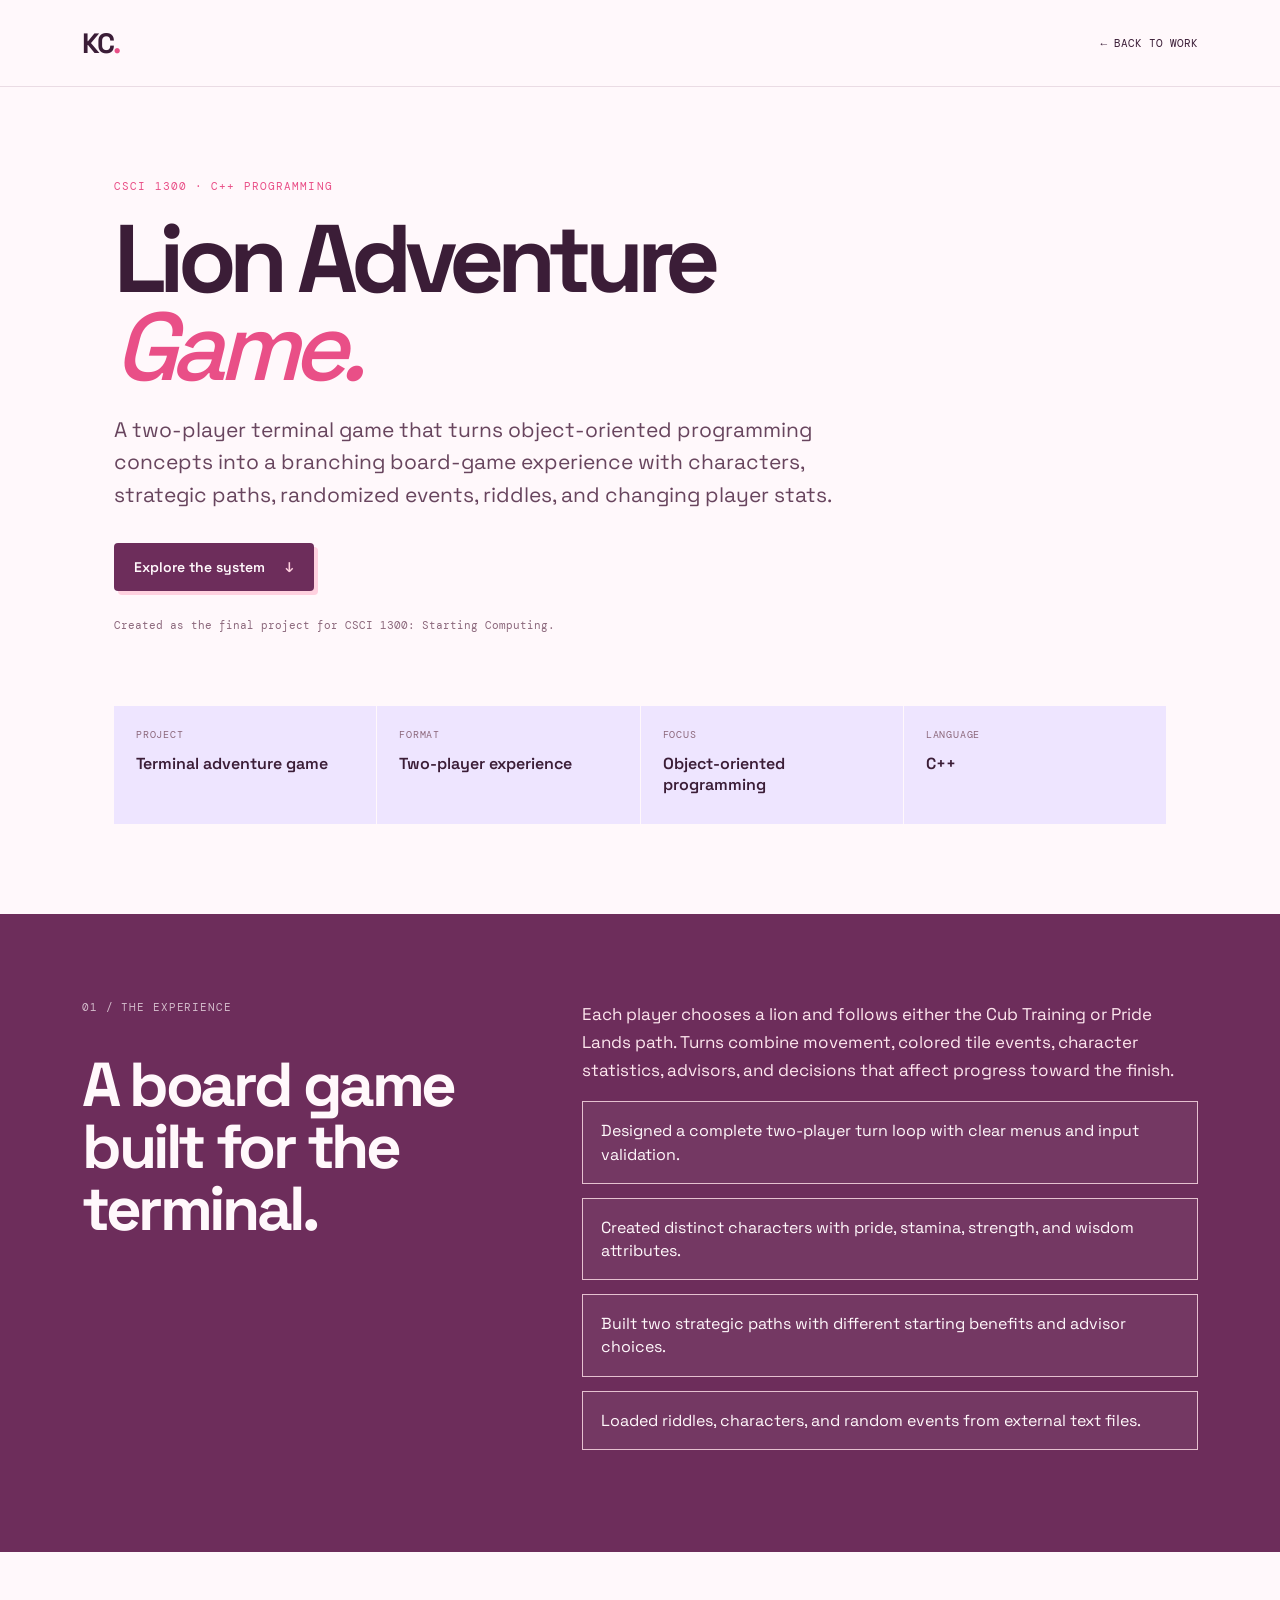
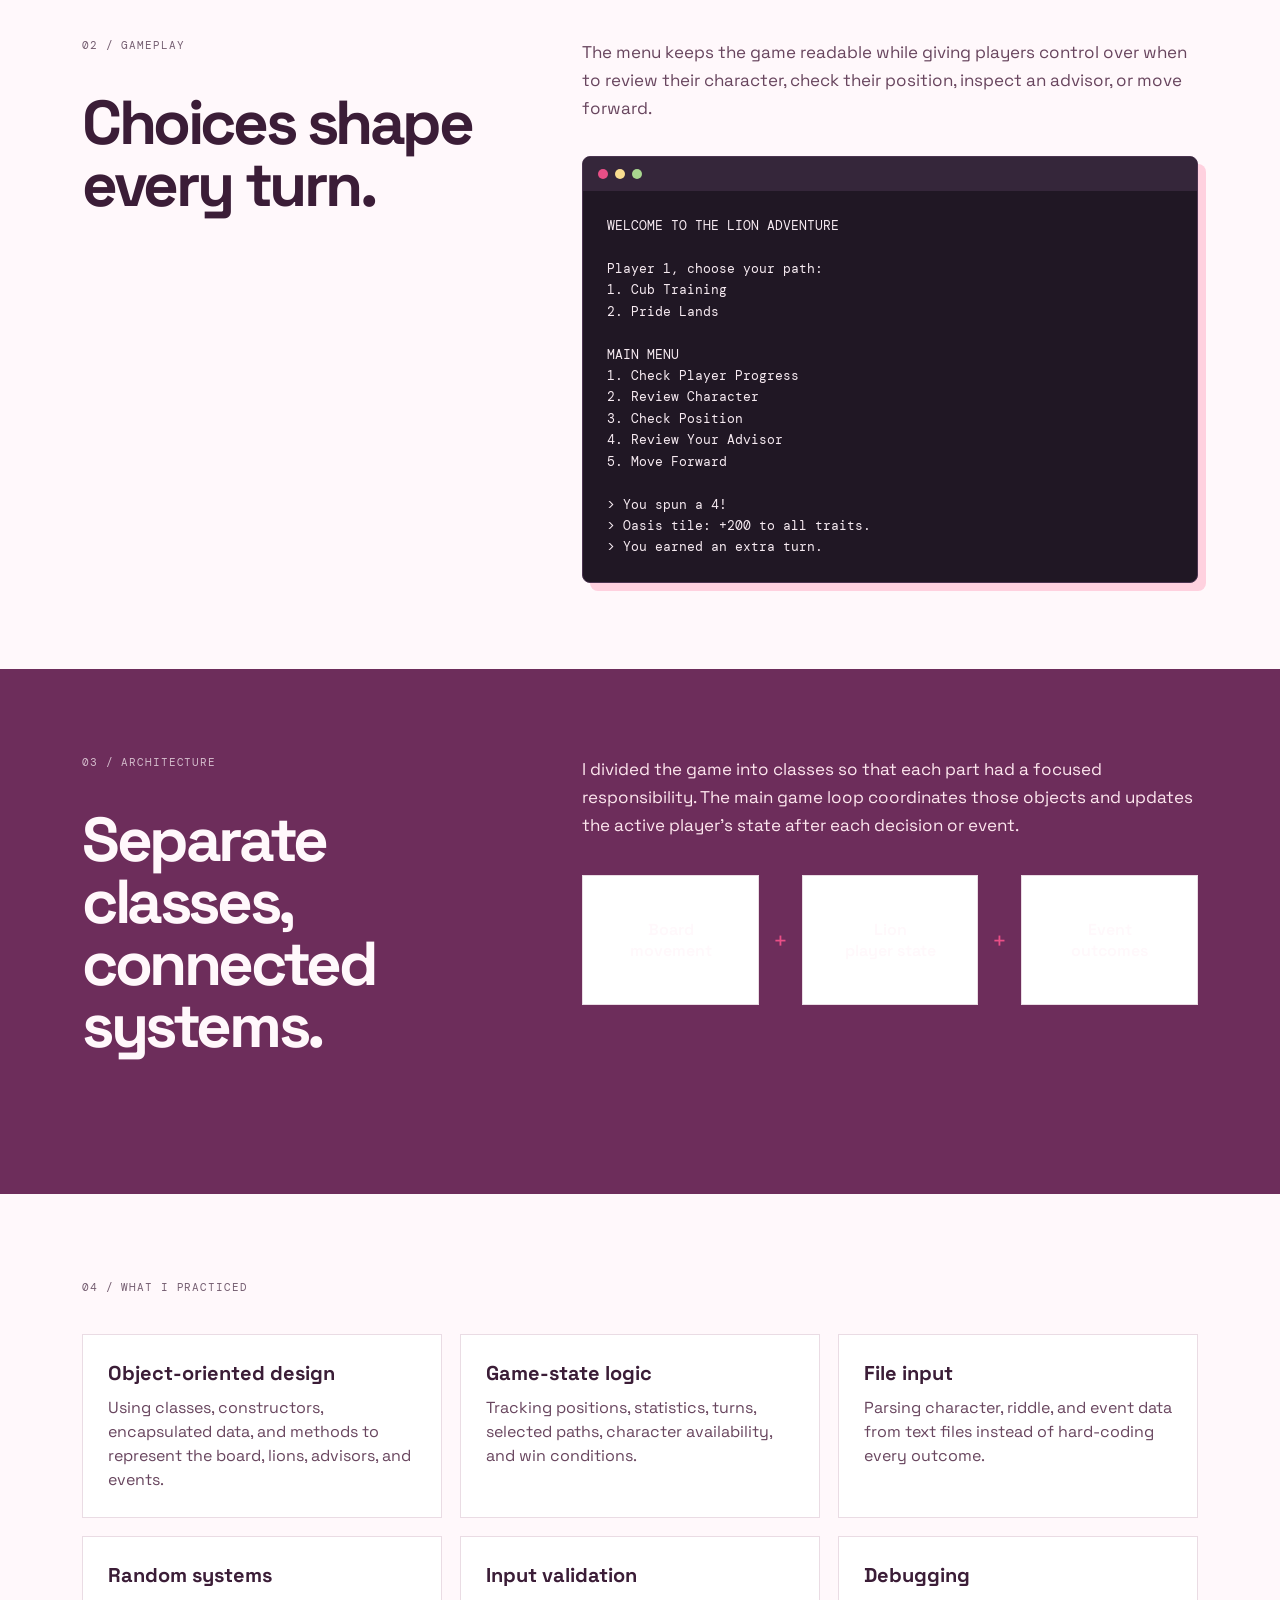
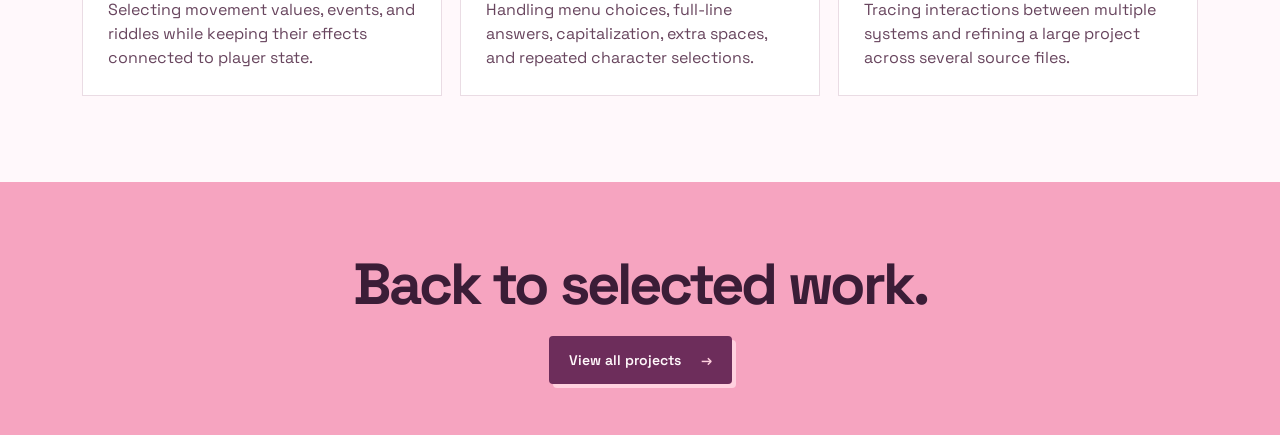
==== csci1300.html @ 07b03741 "Add CSCI 1300 game case study" ====
<!doctype html>
<html lang="en">
  <head>
    <meta charset="UTF-8" />
    <meta name="viewport" content="width=device-width, initial-scale=1.0" />
    <meta name="description" content="Kate Craig's CSCI 1300 C++ adventure-game case study." />
    <meta name="theme-color" content="#6d2d5b" />
    <title>Lion Adventure Game | Kate Craig</title>
    <link rel="preconnect" href="https://fonts.googleapis.com" />
    <link rel="preconnect" href="https://fonts.gstatic.com" crossorigin />
    <link href="https://fonts.googleapis.com/css2?family=DM+Mono:wght@400;500&family=Space+Grotesk:wght@400;500;600;700&display=swap" rel="stylesheet" />
    <link rel="stylesheet" href="styles.css" />
  </head>
  <body>
    <a class="skip-link" href="#case-content">Skip to case study</a>
    <header class="case-study-header">
      <div class="site-header">
        <a class="logo" href="index.html" aria-label="Kate Craig home">KC<span>.</span></a>
        <a class="back-link" href="index.html#projects">← Back to work</a>
      </div>
    </header>

    <main id="case-content" tabindex="-1">
      <section class="case-hero">
        <p class="case-kicker">CSCI 1300 · C++ PROGRAMMING</p>
        <h1>Lion Adventure<br /><em>Game.</em></h1>
        <p class="case-intro">A two-player terminal game that turns object-oriented programming concepts into a branching board-game experience with characters, strategic paths, randomized events, riddles, and changing player stats.</p>
        <div class="case-actions">
          <a class="button button-primary" href="#gameplay">Explore the system <span>↓</span></a>
        </div>
        <p class="case-demo-note">Created as the final project for CSCI 1300: Starting Computing.</p>
      </section>

      <dl class="case-meta">
        <div><dt>Project</dt><dd>Terminal adventure game</dd></div>
        <div><dt>Format</dt><dd>Two-player experience</dd></div>
        <div><dt>Focus</dt><dd>Object-oriented programming</dd></div>
        <div><dt>Language</dt><dd>C++</dd></div>
      </dl>

      <section class="case-section alt" id="gameplay">
        <div class="case-grid">
          <div>
            <p class="section-label">01 / THE EXPERIENCE</p>
            <h2>A board game built for the terminal.</h2>
          </div>
          <div class="case-body">
            <p>Each player chooses a lion and follows either the Cub Training or Pride Lands path. Turns combine movement, colored tile events, character statistics, advisors, and decisions that affect progress toward the finish.</p>
            <ul class="responsibility-list">
              <li>Designed a complete two-player turn loop with clear menus and input validation.</li>
              <li>Created distinct characters with pride, stamina, strength, and wisdom attributes.</li>
              <li>Built two strategic paths with different starting benefits and advisor choices.</li>
              <li>Loaded riddles, characters, and random events from external text files.</li>
            </ul>
          </div>
        </div>
      </section>

      <section class="case-section">
        <div class="case-grid">
          <div>
            <p class="section-label">02 / GAMEPLAY</p>
            <h2>Choices shape every turn.</h2>
          </div>
          <div class="case-body">
            <p>The menu keeps the game readable while giving players control over when to review their character, check their position, inspect an advisor, or move forward.</p>
            <div class="terminal-window" aria-label="Example terminal interaction">
              <div class="terminal-bar" aria-hidden="true"><span></span><span></span><span></span></div>
              <pre>WELCOME TO THE LION ADVENTURE

Player 1, choose your path:
1. Cub Training
2. Pride Lands

MAIN MENU
1. Check Player Progress
2. Review Character
3. Check Position
4. Review Your Advisor
5. Move Forward

&gt; You spun a 4!
&gt; Oasis tile: +200 to all traits.
&gt; You earned an extra turn.</pre>
            </div>
          </div>
        </div>
      </section>

      <section class="case-section alt">
        <div class="case-grid">
          <div>
            <p class="section-label">03 / ARCHITECTURE</p>
            <h2>Separate classes, connected systems.</h2>
          </div>
          <div class="case-body">
            <p>I divided the game into classes so that each part had a focused responsibility. The main game loop coordinates those objects and updates the active player's state after each decision or event.</p>
            <div class="architecture" aria-label="Board, Lion, and Event classes connect to the game loop">
              <div>Board<br />movement</div><span aria-hidden="true">+</span><div>Lion<br />player state</div><span aria-hidden="true">+</span><div>Event<br />outcomes</div>
            </div>
          </div>
        </div>
      </section>

      <section class="case-section">
        <p class="section-label">04 / WHAT I PRACTICED</p>
        <div class="learning-grid">
          <article class="learning-card"><h3>Object-oriented design</h3><p>Using classes, constructors, encapsulated data, and methods to represent the board, lions, advisors, and events.</p></article>
          <article class="learning-card"><h3>Game-state logic</h3><p>Tracking positions, statistics, turns, selected paths, character availability, and win conditions.</p></article>
          <article class="learning-card"><h3>File input</h3><p>Parsing character, riddle, and event data from text files instead of hard-coding every outcome.</p></article>
          <article class="learning-card"><h3>Random systems</h3><p>Selecting movement values, events, and riddles while keeping their effects connected to player state.</p></article>
          <article class="learning-card"><h3>Input validation</h3><p>Handling menu choices, full-line answers, capitalization, extra spaces, and repeated character selections.</p></article>
          <article class="learning-card"><h3>Debugging</h3><p>Tracing interactions between multiple systems and refining a large project across several source files.</p></article>
        </div>
      </section>

      <section class="case-footer">
        <h2>Back to selected work.</h2>
        <a class="button button-primary" href="index.html#projects">View all projects <span>→</span></a>
      </section>
    </main>
  </body>
</html>
---- styles.css ----
:root { 
    --ink:#3b1d37; --cream:#fff8fb; --lime:#ffd1df; --pink:#e94f87; --muted:#8c687c; --lavender:#eee5ff; --berry:#6d2d5b; }
* { box-sizing:border-box; }
html { scroll-behavior:smooth; }
body { margin:0; background:var(--cream); color:var(--ink); font-family:"Space Grotesk",sans-serif; }
a { 
    color:inherit; text-decoration:none; 
}
.site-header { 
    display:flex; align-items:center; justify-content:space-between; max-width:1180px; margin:auto; padding:25px 32px; 
}
.logo { 
    font-size:28px; font-weight:700; letter-spacing:-2px; }.logo span { color:var(--pink); }
nav { display:flex; gap:28px; font-family:"DM Mono",monospace; font-size:12px; text-transform:uppercase; } nav a:hover { color:var(--pink); }
.hero { max-width:1180px; min-height:560px; margin:auto; padding:105px 32px 75px; position:relative; }
.eyebrow,.section-label,.project-type,.small-note { font-family:"DM Mono",monospace; font-size:11px; letter-spacing:.08em; }.eyebrow { color:var(--muted); }.eyebrow span { color:var(--pink); padding:0 7px; }
h1,h2,h3,p { margin-top:0; } h1 { max-width:800px; margin:22px 0; font-size:clamp(54px,8.5vw,108px); line-height:.92; letter-spacing:-.075em; } h1 em,h2 em { color:var(--pink); font-weight:500; }
.hero-copy { max-width:525px; color:#68455e; font-size:18px; line-height:1.55; }.hero-actions { display:flex; align-items:center; gap:25px; margin-top:32px; }
.button { font-size:14px; font-weight:600; }.button-primary { background:var(--berry); color:var(--cream); padding:15px 20px; border-radius:4px; box-shadow:4px 4px 0 var(--lime); }.button-primary span { margin-left:16px; color:var(--lime); }.button-text { border-bottom:1px solid var(--ink); padding-bottom:3px; }
.section { padding:100px max(32px,calc((100% - 1116px)/2)); }.about { background:var(--berry); color:var(--cream); }.section-label { margin-bottom:40px; color:inherit; opacity:.7; }.about-grid { display:grid; grid-template-columns:1.1fr 1fr; gap:90px; }.about h2,.contact h2 { font-size:clamp(38px,5vw,66px); line-height:.98; letter-spacing:-.06em; }.about-grid p { color:#fde6ee; font-size:17px; line-height:1.55; }.skills { display:flex; flex-wrap:wrap; gap:9px; margin-top:28px; }.skills span,.tags span { padding:7px 10px; border:1px solid currentColor; border-radius:100px; font-family:"DM Mono",monospace; font-size:10px; }.skills span { color:#ffe3ef; }
.projects { padding-top:88px; padding-bottom:110px; }.section-heading { display:flex; justify-content:space-between; align-items:start; }.small-note { color:var(--muted); }.project-grid { display:grid; grid-template-columns:repeat(2,1fr); gap:28px; }.project-card { min-height:285px; background:#fff; border:1px solid #eadce4; padding:26px; display:flex; flex-direction:column; justify-content:space-between; position:relative; }.project-card.featured { grid-column:span 2; min-height:350px; background:#fff; max-width:none; }.project-number { font-family:"DM Mono",monospace; font-size:12px; color:#a23e69; }.project-icon { position:absolute; right:32px; top:30px; font-size:44px; }.project-type { color:#a23e69; margin-bottom:9px; }.project-card h3 { font-size:29px; letter-spacing:-.055em; margin-bottom:9px; }.project-card p:not(.project-type) { max-width:455px; color:#68455e; line-height:1.45; }.tags { display:flex; flex-wrap:wrap; gap:8px; margin-top:18px; }.tags span { font-size:9px; }.project-link { position:absolute; bottom:26px; right:26px; font-family:"DM Mono",monospace; font-size:11px; border-bottom:1px solid; padding-bottom:3px; }
.contact { background:#f6a4c0; padding:92px max(32px,calc((100% - 1116px)/2)); }.contact .section-label { color:#7f3158; }.contact h2 { margin-bottom:24px; }.contact-copy { max-width:560px; margin-bottom:34px; color:#68455e; font-size:17px; line-height:1.55; }.contact-links { display:flex; flex-wrap:wrap; gap:22px 34px; align-items:center; }.email-link { font-size:20px; font-weight:600; border-bottom:2px solid; padding-bottom:4px; }.email-link span { margin-left:13px; }
footer { display:flex; justify-content:space-between; padding:23px 32px; max-width:1180px; margin:auto; color:var(--muted); font-family:"DM Mono",monospace; font-size:10px; }
.project-with-image { padding:0; overflow:hidden; }
.project-preview { display:block; width:100%; height:240px; padding:18px; object-fit:contain; object-position:center; background:#f5eef2; }
.project-content { min-height:260px; padding:26px; display:flex; flex-direction:column; justify-content:space-between; }
.project-content .project-link { position:static; align-self:flex-start; margin-top:24px; }
.project-note { margin:24px 0 0; color:#68455e; font-family:"DM Mono",monospace; font-size:11px; line-height:1.5; }
.model-preview { position:relative; display:grid; place-items:center; overflow:hidden; background:linear-gradient(135deg, #6d2d5b 0%, #b1275d 54%, #f6a4c0 54%, #ffd1df 100%); }
.model-preview span { position:relative; z-index:1; padding:12px 16px; border:1px solid #fff8fb; border-radius:50%; color:#fff8fb; font-family:"DM Mono",monospace; font-size:22px; font-weight:500; letter-spacing:.08em; }
.model-preview i { position:absolute; width:96px; height:96px; border:1px solid rgba(255,248,251,.55); transform:rotate(30deg) skewY(-12deg); }.model-preview i:nth-of-type(1){transform:translate(-48px,15px) rotate(30deg) skewY(-12deg)}.model-preview i:nth-of-type(2){transform:translate(48px,-15px) rotate(30deg) skewY(-12deg)}.model-preview i:nth-of-type(3){transform:rotate(30deg) skewY(-12deg)}
.internship-card { background:#fff !important; }
.pavilion-card { background:#f3ede7 !important; }
.pavilion-preview { position:relative; display:flex; flex-direction:column; justify-content:flex-end; align-items:flex-start; overflow:hidden; padding:34px; background:#3b1d37; color:#fff8fb; }
.pavilion-preview span { position:relative; z-index:2; margin-bottom:10px; font-family:"DM Mono",monospace; font-size:11px; letter-spacing:.12em; color:#f6a4c0; }
.pavilion-preview strong { position:relative; z-index:2; font-size:clamp(36px,5vw,66px); line-height:.83; letter-spacing:-.065em; }
.pavilion-preview i { position:absolute; border:1px solid rgba(255,248,251,.3); transform:skewY(-18deg); }
.pavilion-preview i:nth-of-type(1) { width:58%; height:42%; right:-3%; top:13%; }
.pavilion-preview i:nth-of-type(2) { width:42%; height:30%; right:14%; top:26%; border-color:rgba(246,164,192,.72); }
.pavilion-preview i:nth-of-type(3) { width:68%; right:-7%; top:61%; border-width:1px 0 0; }
.software-preview { position:relative; display:flex; flex-direction:column; justify-content:center; gap:14px; padding:32px; overflow:hidden; background:#1f263a; color:#d9e9ff; font-family:"DM Mono",monospace; }
.software-window { align-self:flex-start; padding:8px 12px; border-radius:5px; background:#8bbbe2; color:#172033; font-size:12px; font-weight:500; }
.software-preview i { font-style:normal; font-size:clamp(12px,1.5vw,18px); line-height:1.3; }.software-preview i:nth-of-type(1) { color:#ffb6d2; }.software-preview i:nth-of-type(2) { color:#c8ef9f; }.software-preview i:nth-of-type(3) { color:#8bbbe2; }
.game-card { background:#fff !important; }
.game-preview { position:relative; display:flex; flex-direction:column; justify-content:center; gap:14px; padding:32px; overflow:hidden; background:#271d2c; color:#f9ddac; font-family:"DM Mono",monospace; }
.game-preview i { font-style:normal; font-size:clamp(12px,1.5vw,18px); line-height:1.3; }
.game-preview i:nth-of-type(1) { color:#f6a4c0; }
.game-preview i:nth-of-type(2) { color:#c8ef9f; }
.game-preview i:nth-of-type(3) { color:#8bbbe2; }
.project-card.featured.project-with-image { display:grid; grid-template-columns:1.05fr 1fr; background:#fff; }
.project-card.featured .project-preview { height:100%; min-height:350px; }
.project-card.featured .project-content { min-height:350px; }
.compact-card { min-height:0; }
.skip-link { position:fixed; top:12px; left:12px; z-index:10; padding:12px 16px; background:var(--ink); color:var(--cream); border-radius:4px; transform:translateY(-160%); transition:transform .15s ease; }
.skip-link:focus { transform:translateY(0); }
.sr-only { position:absolute; width:1px; height:1px; padding:0; margin:-1px; overflow:hidden; clip:rect(0, 0, 0, 0); white-space:nowrap; border:0; }
a:focus-visible, button:focus-visible { outline:3px solid var(--pink); outline-offset:4px; }
nav a[aria-current="true"] { color:var(--pink); text-decoration:underline; text-underline-offset:5px; }
.skills { list-style:none; padding:0; margin-bottom:0; }
.skills li,.tags span { padding:7px 10px; border:1px solid currentColor; border-radius:100px; font-family:"DM Mono",monospace; font-size:10px; }
.skills li { color:#ffe3ef; }
.contact h2 em { color:var(--berry); }
.back-to-top { position:fixed; right:22px; bottom:22px; width:44px; height:44px; border:0; border-radius:50%; background:var(--berry); color:var(--cream); font-size:22px; cursor:pointer; box-shadow:3px 3px 0 var(--lime); }
.back-to-top:hover { background:var(--ink); }
@media (prefers-reduced-motion: reduce) { html { scroll-behavior:auto; } *,*::before,*::after { animation-duration:.01ms !important; animation-iteration-count:1 !important; scroll-behavior:auto !important; transition-duration:.01ms !important; } }
@media (max-width:700px) { .site-header{padding:20px 21px} nav{gap:15px;font-size:10px}.hero{padding:85px 21px 65px;min-height:520px}.section{padding:70px 21px}.about-grid{grid-template-columns:1fr;gap:28px}.project-grid{grid-template-columns:1fr;gap:20px}.project-card.featured{grid-column:span 1;min-height:330px}.project-link{position:static;align-self:start;margin-top:25px}footer{padding:20px 21px;gap:15px}.contact{padding:70px 21px} }
@media (max-width:700px) { .project-card.featured.project-with-image { display:block; }.project-card.featured .project-preview { min-height:0; height:225px; }.project-card.featured .project-content { min-height:300px; } }

/* IDX case study */
.case-study-header { border-bottom:1px solid #eadce4; }
.case-study-header .site-header { width:100%; }
.back-link { font-family:"DM Mono",monospace; font-size:11px; text-transform:uppercase; }
.case-hero { max-width:1116px; margin:auto; padding:92px 32px 72px; }
.case-kicker { margin-bottom:22px; color:var(--pink); font-family:"DM Mono",monospace; font-size:11px; letter-spacing:.1em; }
.case-hero h1 { max-width:960px; font-size:clamp(52px,8vw,96px); }
.case-intro { max-width:720px; color:#68455e; font-size:21px; line-height:1.55; }
.case-actions { display:flex; gap:22px; align-items:center; margin-top:32px; }
.case-demo-note { max-width:720px; margin:26px 0 0; color:#8c687c; font-family:"DM Mono",monospace; font-size:11px; line-height:1.55; }
.case-meta { display:grid; grid-template-columns:repeat(4,1fr); gap:1px; max-width:1116px; margin:0 auto 90px; padding:0 32px; }
.case-meta div { min-height:118px; padding:22px; background:#eee5ff; }
.case-meta dt { margin-bottom:12px; font-family:"DM Mono",monospace; font-size:10px; letter-spacing:.08em; color:#8c687c; text-transform:uppercase; }
.case-meta dd { margin:0; font-size:16px; font-weight:600; }
.case-section { padding:86px max(32px,calc((100% - 1116px)/2)); }
.case-section.alt { background:var(--berry); color:var(--cream); }
.case-grid { display:grid; grid-template-columns:.8fr 1.2fr; gap:90px; }
.case-grid h2 { font-size:clamp(38px,5vw,62px); line-height:1; letter-spacing:-.055em; }
.case-body { max-width:690px; }
.case-body p { color:#68455e; font-size:17px; line-height:1.65; }
.alt .case-body p { color:#fde6ee; }
.responsibility-list { display:grid; gap:14px; padding:0; list-style:none; }
.responsibility-list li { padding:17px 18px; border:1px solid #e5c1d0; background:rgba(255,255,255,.05); line-height:1.45; }
.architecture { display:grid; grid-template-columns:1fr auto 1fr auto 1fr; align-items:center; gap:14px; margin-top:36px; }
.architecture div { min-height:130px; display:grid; place-items:center; padding:20px; background:#fff; border:1px solid #eadce4; text-align:center; font-weight:600; }
.architecture span { color:var(--pink); font-size:24px; }
.learning-grid { display:grid; grid-template-columns:repeat(3,1fr); gap:18px; margin-top:34px; }
.learning-card { padding:25px; background:#fff; border:1px solid #eadce4; }
.learning-card h3 { margin-bottom:10px; font-size:20px; }
.learning-card p { margin-bottom:0; color:#68455e; line-height:1.5; }
.case-footer { padding:65px 32px; background:#f6a4c0; text-align:center; }
.case-footer h2 { margin-bottom:28px; font-size:clamp(34px,5vw,58px); letter-spacing:-.05em; }
.terminal-window { margin-top:34px; overflow:hidden; border:1px solid #4b3450; border-radius:8px; background:#201724; color:#f7ebf2; box-shadow:8px 8px 0 #ffd1df; }
.terminal-bar { display:flex; gap:7px; padding:12px 15px; background:#35263a; }
.terminal-bar span { width:10px; height:10px; border-radius:50%; background:#e94f87; }
.terminal-bar span:nth-child(2) { background:#f9dd8f; }
.terminal-bar span:nth-child(3) { background:#a9d78f; }
.terminal-window pre { margin:0; padding:24px; overflow:auto; color:#f7ebf2; font:13px/1.65 "DM Mono",monospace; white-space:pre-wrap; }
@media (max-width:700px) { .case-hero{padding:70px 21px 55px}.case-meta{grid-template-columns:1fr 1fr;padding:0 21px;margin-bottom:60px}.case-grid{grid-template-columns:1fr;gap:24px}.case-section{padding:65px 21px}.architecture{grid-template-columns:1fr}.architecture span{transform:rotate(90deg)}.learning-grid{grid-template-columns:1fr}.case-actions{align-items:flex-start;flex-direction:column} }
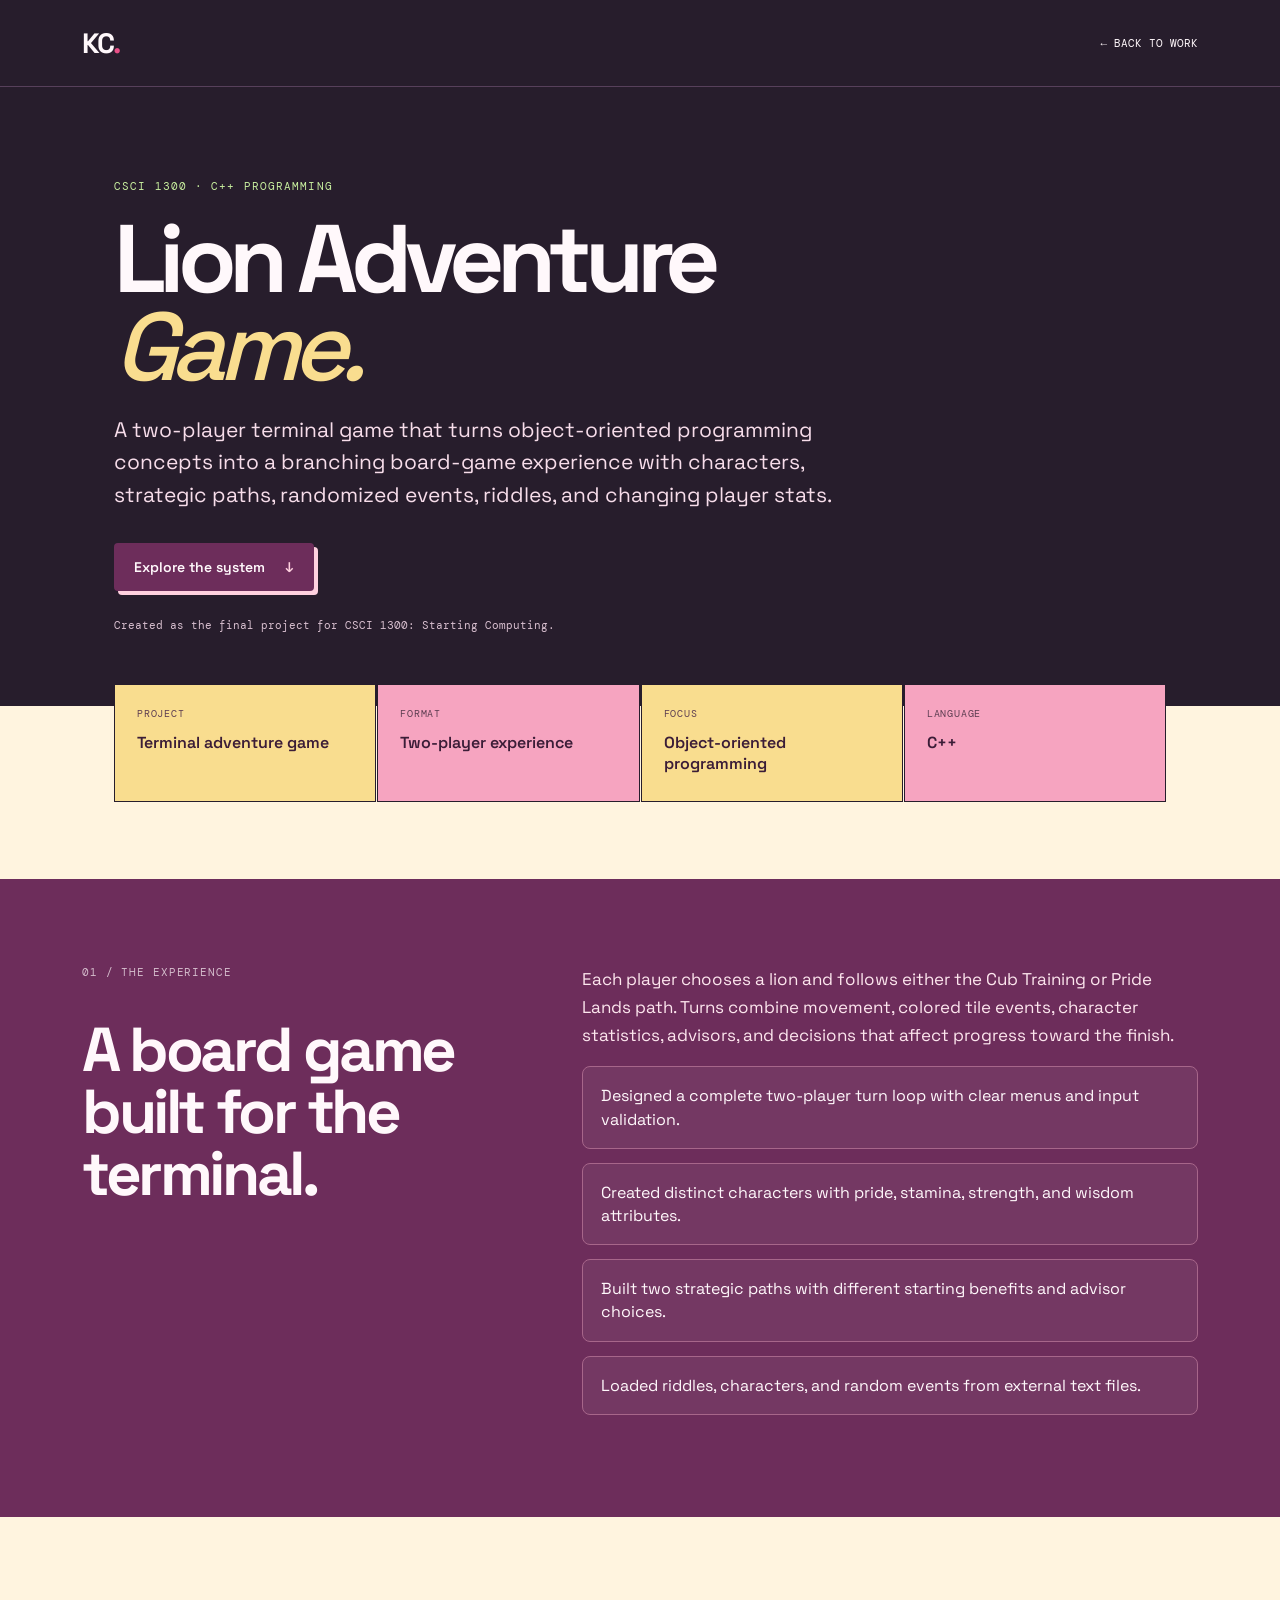
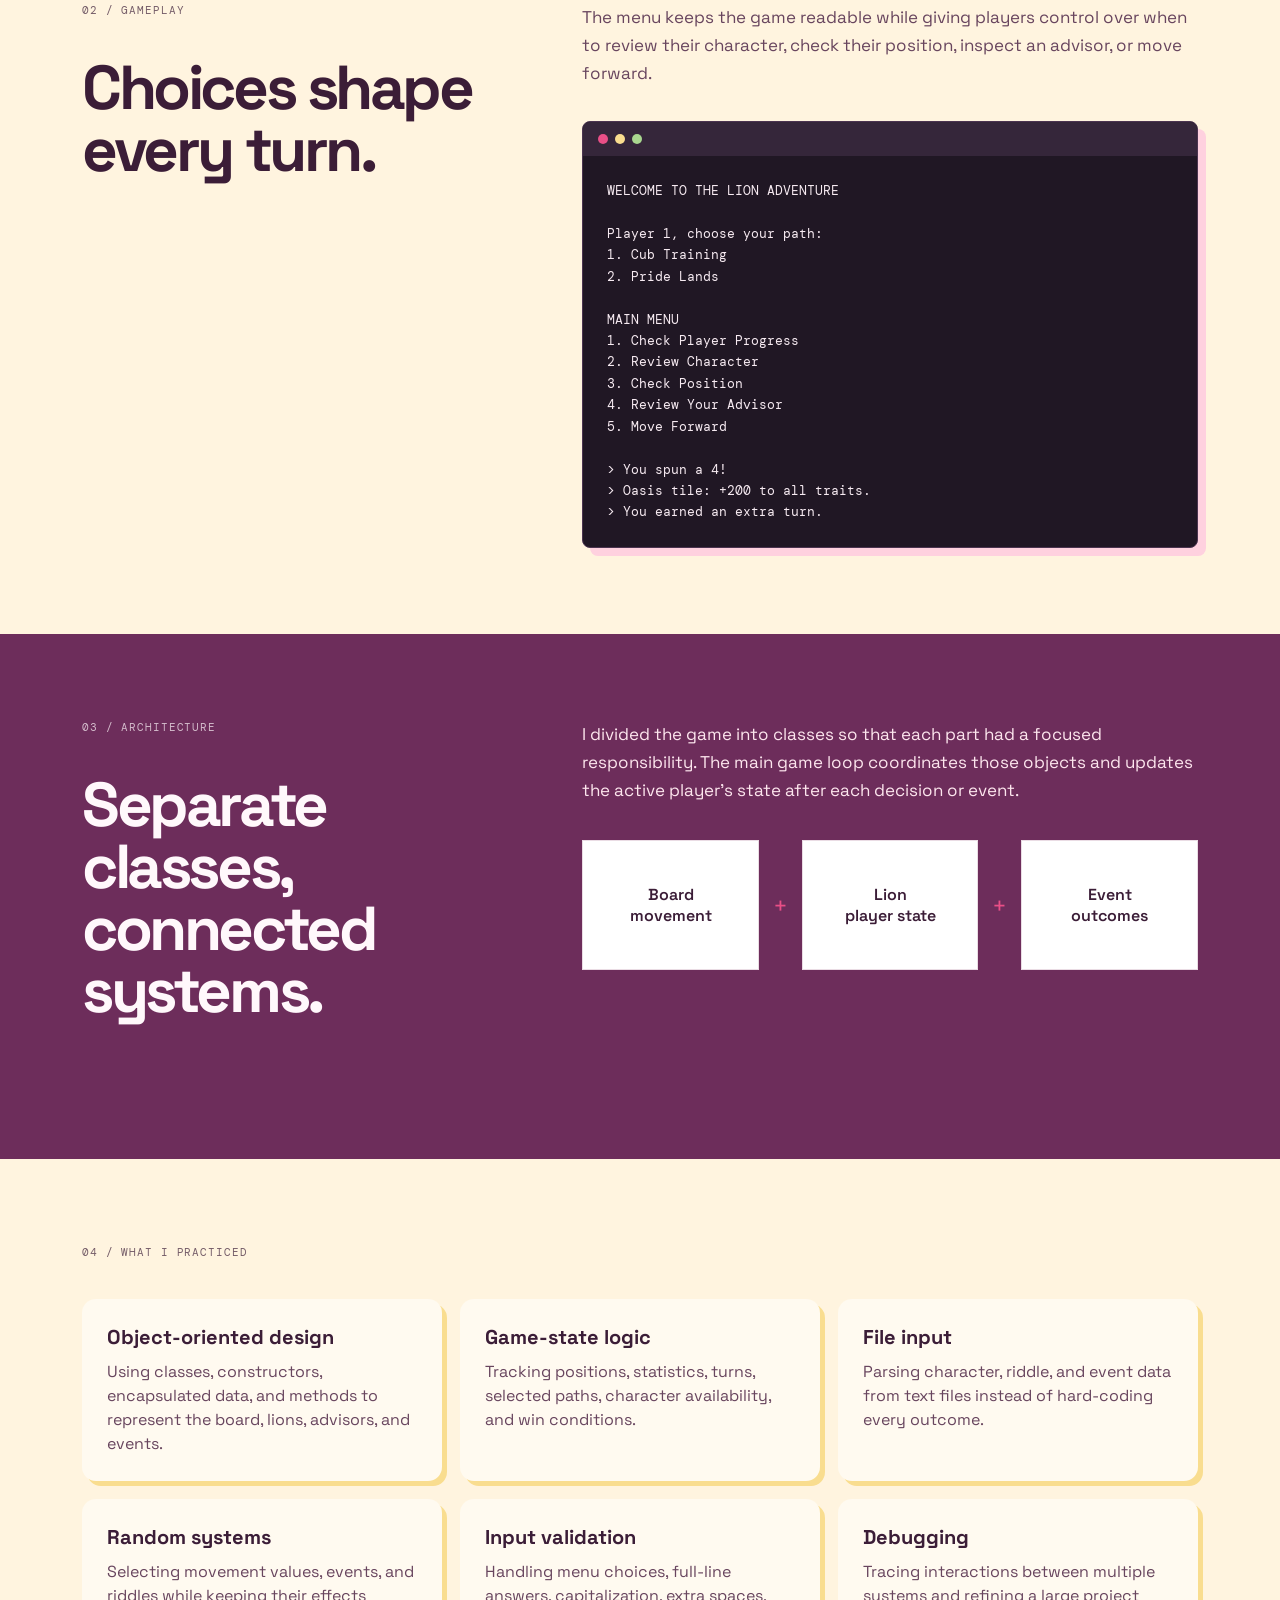
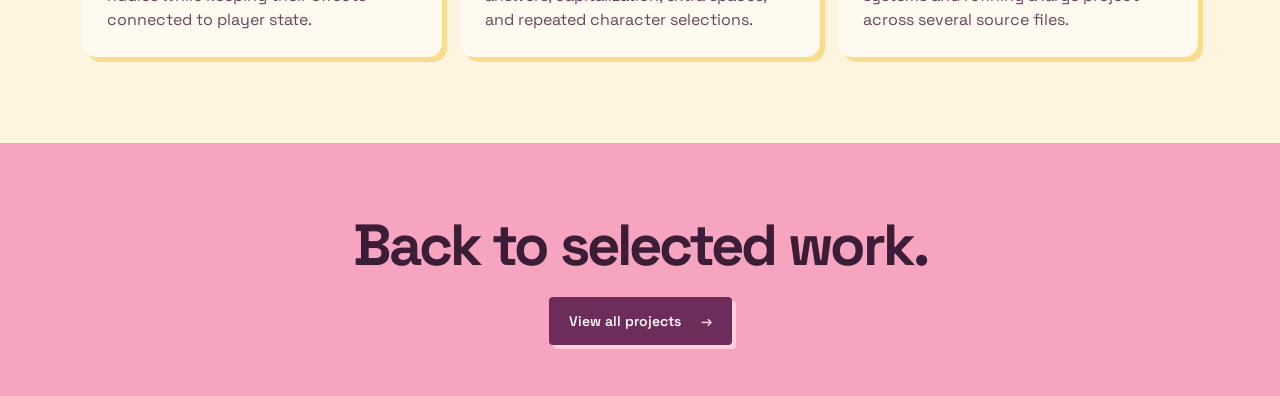
==== commit 90663b37: "Give each case study a distinct visual direction" ====
--- a/csci1300.html
+++ b/csci1300.html
@@ -11,7 +11,7 @@
     <link href="https://fonts.googleapis.com/css2?family=DM+Mono:wght@400;500&family=Space+Grotesk:wght@400;500;600;700&display=swap" rel="stylesheet" />
     <link rel="stylesheet" href="styles.css" />
   </head>
-  <body>
+  <body class="case-game">
     <a class="skip-link" href="#case-content">Skip to case study</a>
     <header class="case-study-header">
       <div class="site-header">
--- a/styles.css
+++ b/styles.css
@@ -47,6 +47,13 @@
 .game-preview i:nth-of-type(1) { color:#f6a4c0; }
 .game-preview i:nth-of-type(2) { color:#c8ef9f; }
 .game-preview i:nth-of-type(3) { color:#8bbbe2; }
+.data-card { background:#fff !important; }
+.data-preview { position:relative; display:flex; flex-direction:column; justify-content:center; gap:14px; padding:32px; overflow:hidden; background:#142d34; color:#e8f7ef; font-family:"DM Mono",monospace; }
+.data-preview .software-window { background:#a9d78f; color:#142d34; }
+.data-preview i { font-style:normal; font-size:clamp(12px,1.5vw,18px); line-height:1.3; }
+.data-preview i:nth-of-type(1) { color:#8bd3dd; }
+.data-preview i:nth-of-type(2) { color:#f9dd8f; }
+.data-preview i:nth-of-type(3) { color:#f6a4c0; }
 .project-card.featured.project-with-image { display:grid; grid-template-columns:1.05fr 1fr; background:#fff; }
 .project-card.featured .project-preview { height:100%; min-height:350px; }
 .project-card.featured .project-content { min-height:350px; }
@@ -91,6 +98,7 @@
 .responsibility-list li { padding:17px 18px; border:1px solid #e5c1d0; background:rgba(255,255,255,.05); line-height:1.45; }
 .architecture { display:grid; grid-template-columns:1fr auto 1fr auto 1fr; align-items:center; gap:14px; margin-top:36px; }
 .architecture div { min-height:130px; display:grid; place-items:center; padding:20px; background:#fff; border:1px solid #eadce4; text-align:center; font-weight:600; }
+.alt .architecture div { color:var(--ink); }
 .architecture span { color:var(--pink); font-size:24px; }
 .learning-grid { display:grid; grid-template-columns:repeat(3,1fr); gap:18px; margin-top:34px; }
 .learning-card { padding:25px; background:#fff; border:1px solid #eadce4; }
@@ -105,3 +113,58 @@
 .terminal-bar span:nth-child(3) { background:#a9d78f; }
 .terminal-window pre { margin:0; padding:24px; overflow:auto; color:#f7ebf2; font:13px/1.65 "DM Mono",monospace; white-space:pre-wrap; }
 @media (max-width:700px) { .case-hero{padding:70px 21px 55px}.case-meta{grid-template-columns:1fr 1fr;padding:0 21px;margin-bottom:60px}.case-grid{grid-template-columns:1fr;gap:24px}.case-section{padding:65px 21px}.architecture{grid-template-columns:1fr}.architecture span{transform:rotate(90deg)}.learning-grid{grid-template-columns:1fr}.case-actions{align-items:flex-start;flex-direction:column} }
+
+/* Distinct case-study directions */
+.case-idx .case-hero { position:relative; overflow:hidden; }
+.case-idx .case-hero::after { content:"01  /  SEARCH  /  FILTER  /  DETAIL"; position:absolute; right:32px; bottom:24px; color:#c9badf; font:10px/1 "DM Mono",monospace; letter-spacing:.14em; writing-mode:vertical-rl; }
+.case-idx .case-meta div:nth-child(odd) { background:#e3f0fb; }
+.case-idx .case-meta div:nth-child(even) { background:#eee5ff; }
+.case-idx .architecture div { border-color:#b9d7ee; box-shadow:5px 5px 0 #e3f0fb; }
+.case-idx .learning-card { border-top:4px solid #8bbbe2; }
+
+.case-game { background:#fff4df; }
+.case-game .case-study-header { border-color:#57405b; background:#271d2c; color:#fff8fb; }
+.case-game .case-hero { max-width:none; padding-left:max(32px,calc((100% - 1052px)/2)); padding-right:max(32px,calc((100% - 1052px)/2)); background:#271d2c; color:#fff8fb; }
+.case-game .case-hero h1 em { color:#f9dd8f; }
+.case-game .case-kicker { color:#c8ef9f; }
+.case-game .case-intro { color:#f7ddea; }
+.case-game .case-demo-note { color:#d8bfcf; }
+.case-game .case-meta { transform:translateY(-22px); margin-bottom:55px; }
+.case-game .case-meta div { background:#f9dd8f; border:1px solid #271d2c; }
+.case-game .case-meta div:nth-child(even) { background:#f6a4c0; }
+.case-game .case-meta dt { color:#5d3e51; }
+.case-game .case-section.alt { background:#6d2d5b; }
+.case-game .learning-card { border:0; border-radius:14px; background:#fffaf0; box-shadow:5px 5px 0 #f9dd8f; }
+.case-game .responsibility-list li { border-radius:8px; border-color:#a7668a; }
+
+.case-data { --data-deep:#142d34; --data-mint:#ccebdc; --data-blue:#8bd3dd; background:#f3fbf7; }
+.case-data .case-study-header { border:0; background:var(--data-deep); color:#effaf5; }
+.case-data .case-hero { max-width:none; padding-left:max(32px,calc((100% - 1052px)/2)); padding-right:max(32px,calc((100% - 1052px)/2)); background:linear-gradient(120deg,#142d34 0%,#142d34 68%,#1e4950 68%); color:#effaf5; }
+.case-data .case-hero h1 { max-width:1050px; }
+.case-data .case-hero h1 em { color:var(--data-blue); }
+.case-data .case-kicker { color:#a9d78f; }
+.case-data .case-intro { color:#d3e9e2; }
+.case-data .case-demo-note { color:#b5d1c9; }
+.data-system-map { display:flex; align-items:center; flex-wrap:wrap; gap:12px; margin:34px 0 4px; }
+.data-system-map span { padding:12px 15px; border:1px solid #8bd3dd; background:rgba(139,211,221,.08); color:#e8f7ef; font:11px/1 "DM Mono",monospace; letter-spacing:.08em; }
+.data-system-map i { color:#f9dd8f; font-style:normal; }
+.case-data .case-meta { margin-top:34px; }
+.case-data .case-meta div { background:var(--data-mint); border-left:4px solid var(--data-deep); }
+.case-data .case-section.alt { background:var(--data-deep); }
+.case-data .case-section:not(.alt) .section-label { color:#25717b; }
+.case-data .architecture div { border:0; border-radius:50%; aspect-ratio:1; min-height:0; background:var(--data-mint); color:var(--data-deep); box-shadow:0 0 0 8px rgba(139,211,221,.22); }
+.case-data .architecture span { color:#4baab6; }
+.case-data .learning-card { border:1px solid #9bcfc5; background:#f8fffb; }
+.case-data .learning-card:nth-child(3n+1) { border-top:5px solid #4baab6; }
+.case-data .learning-card:nth-child(3n+2) { border-top:5px solid #a9d78f; }
+.case-data .learning-card:nth-child(3n) { border-top:5px solid #f6a4c0; }
+.case-data .case-footer { background:var(--data-mint); }
+
+@media (max-width:700px) {
+  .case-idx .case-hero::after { display:none; }
+  .case-game .case-meta { transform:none; margin-top:30px; }
+  .case-data .case-hero { background:var(--data-deep); }
+  .data-system-map { align-items:flex-start; flex-direction:column; }
+  .data-system-map i { transform:rotate(90deg); margin-left:24px; }
+  .case-data .architecture div { width:150px; justify-self:center; }
+}
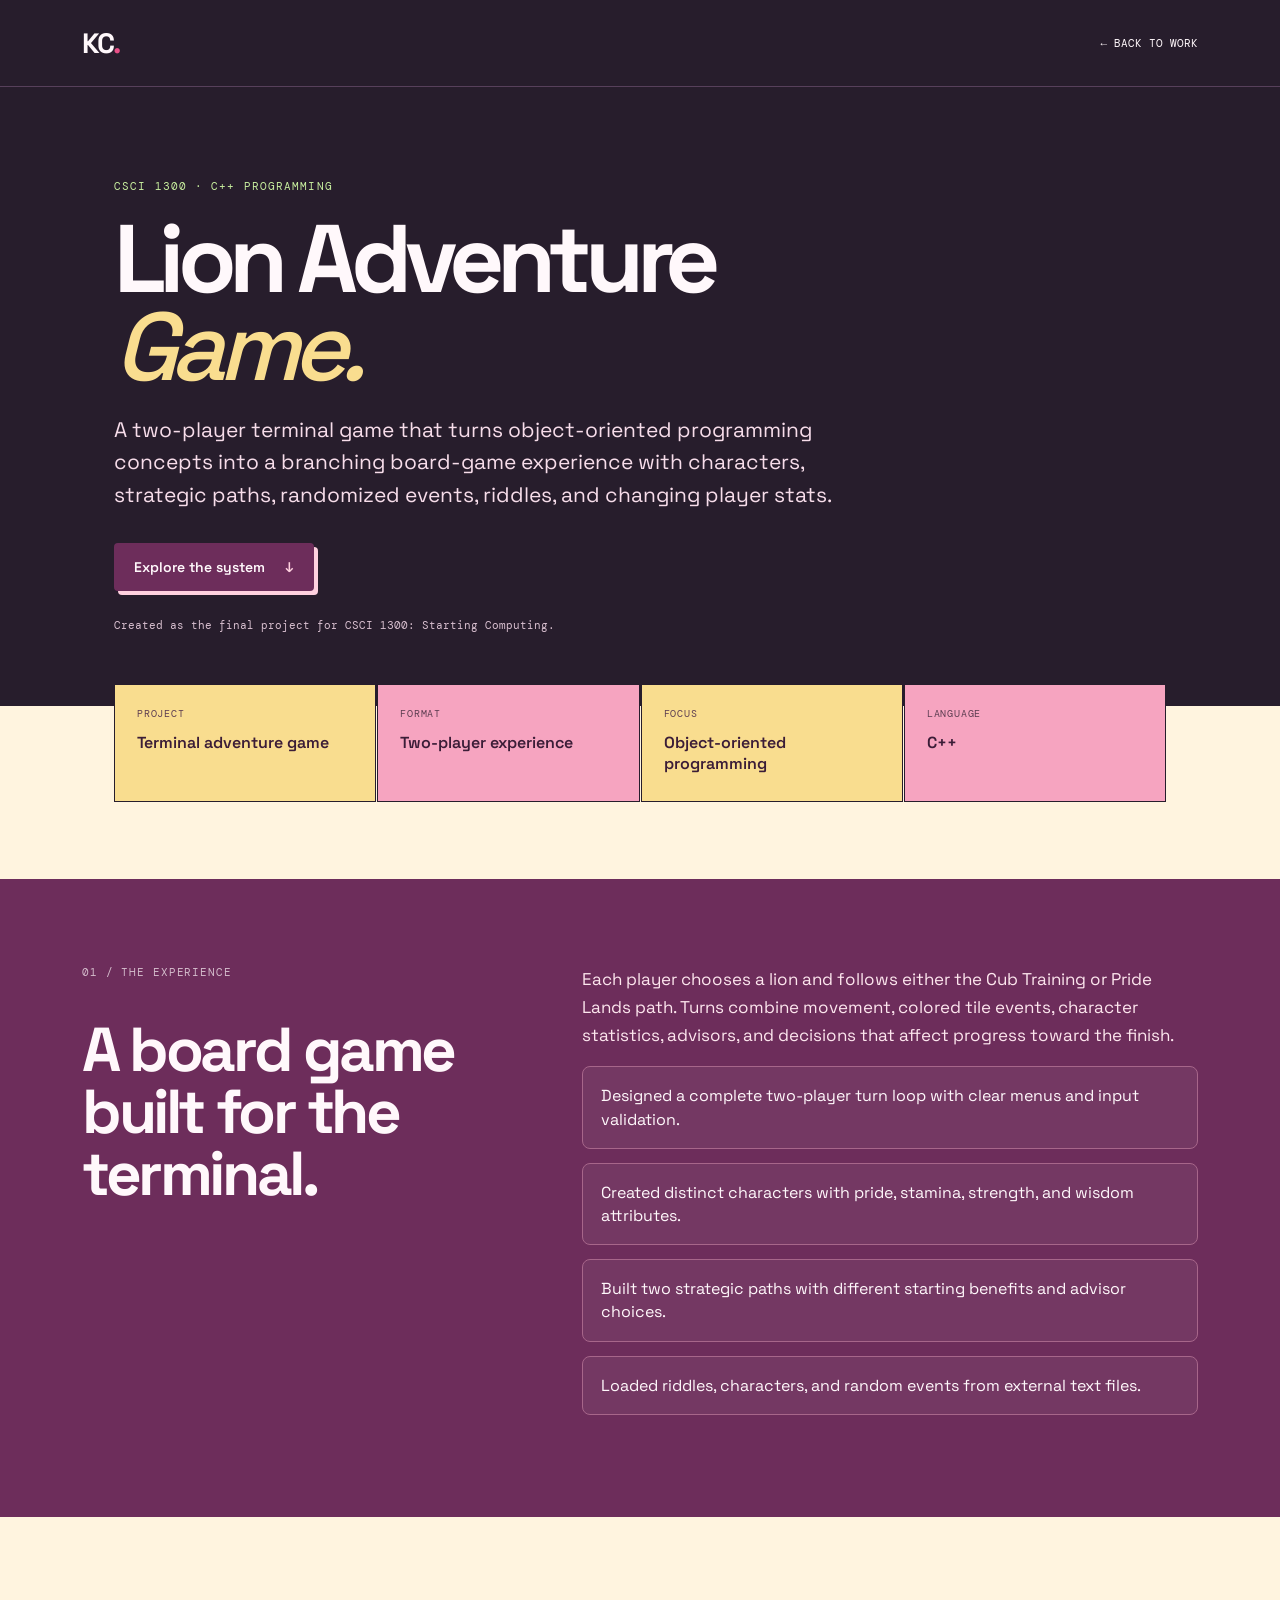
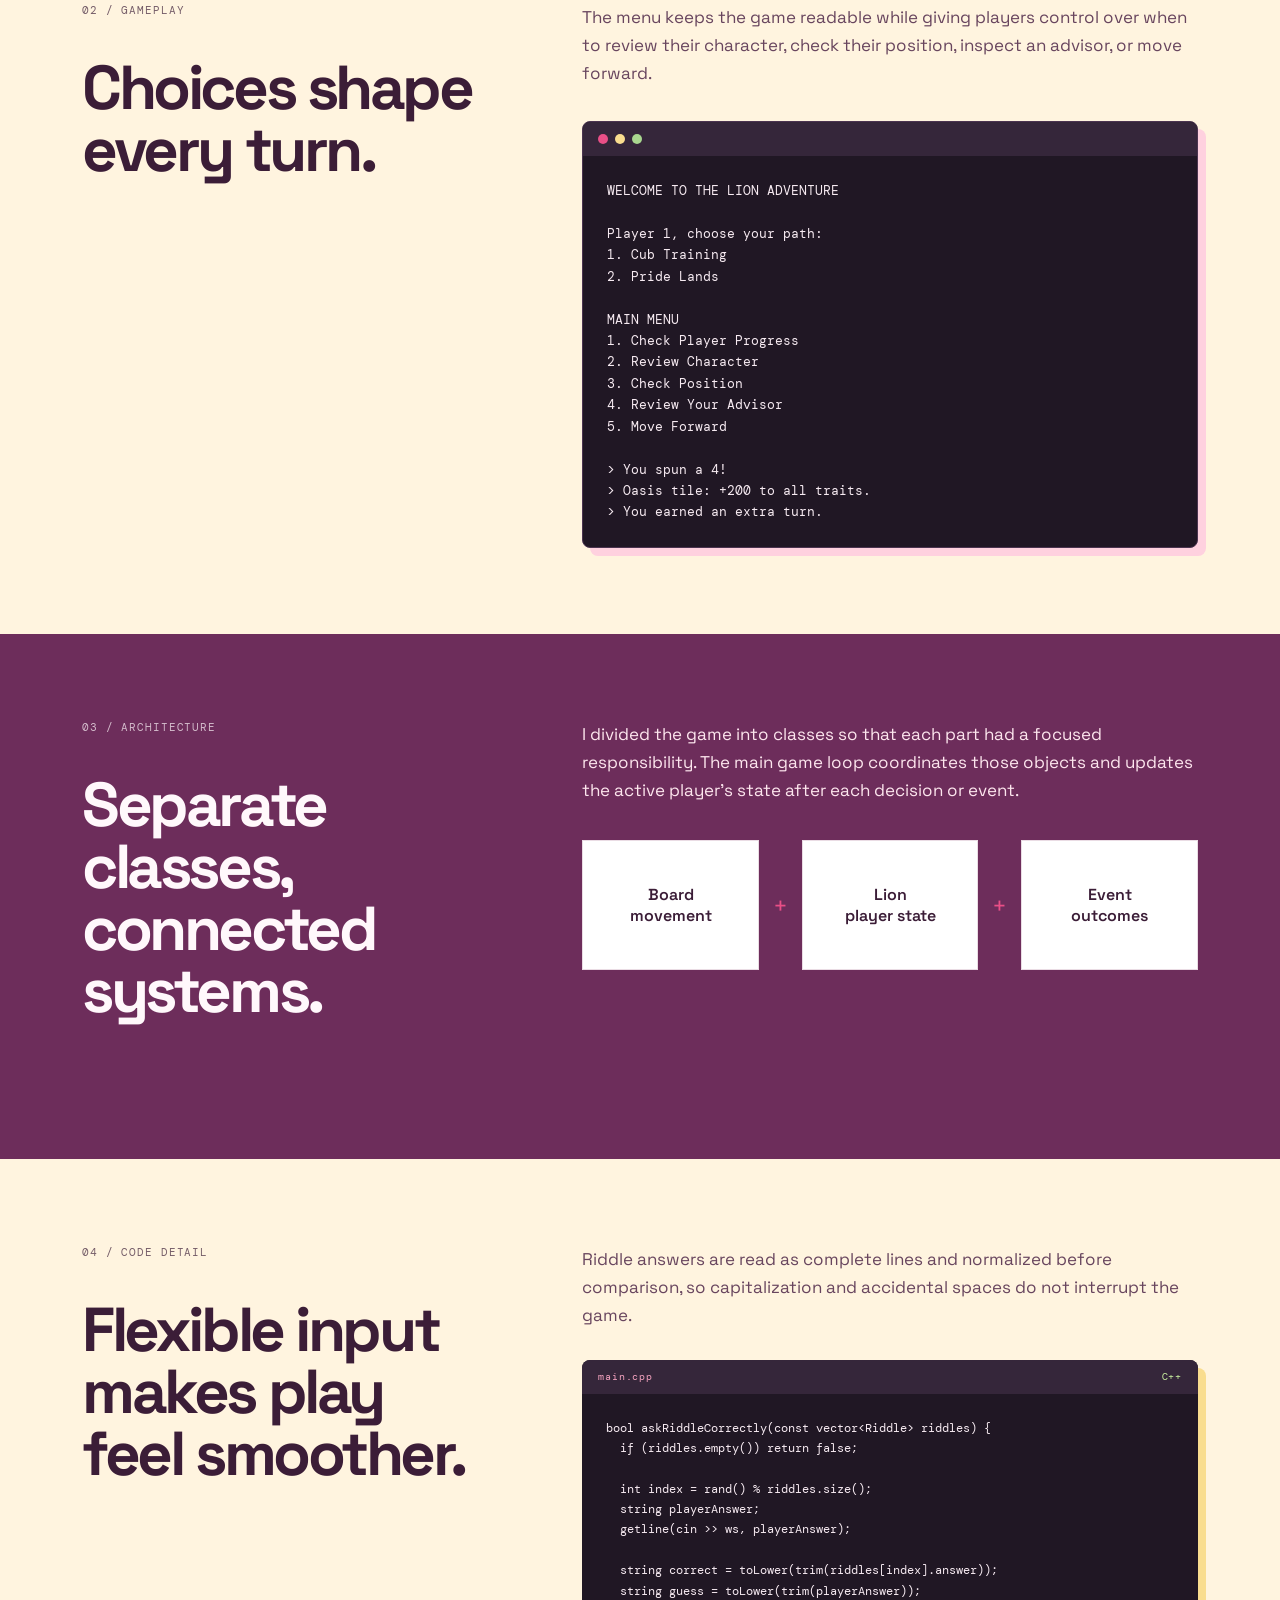
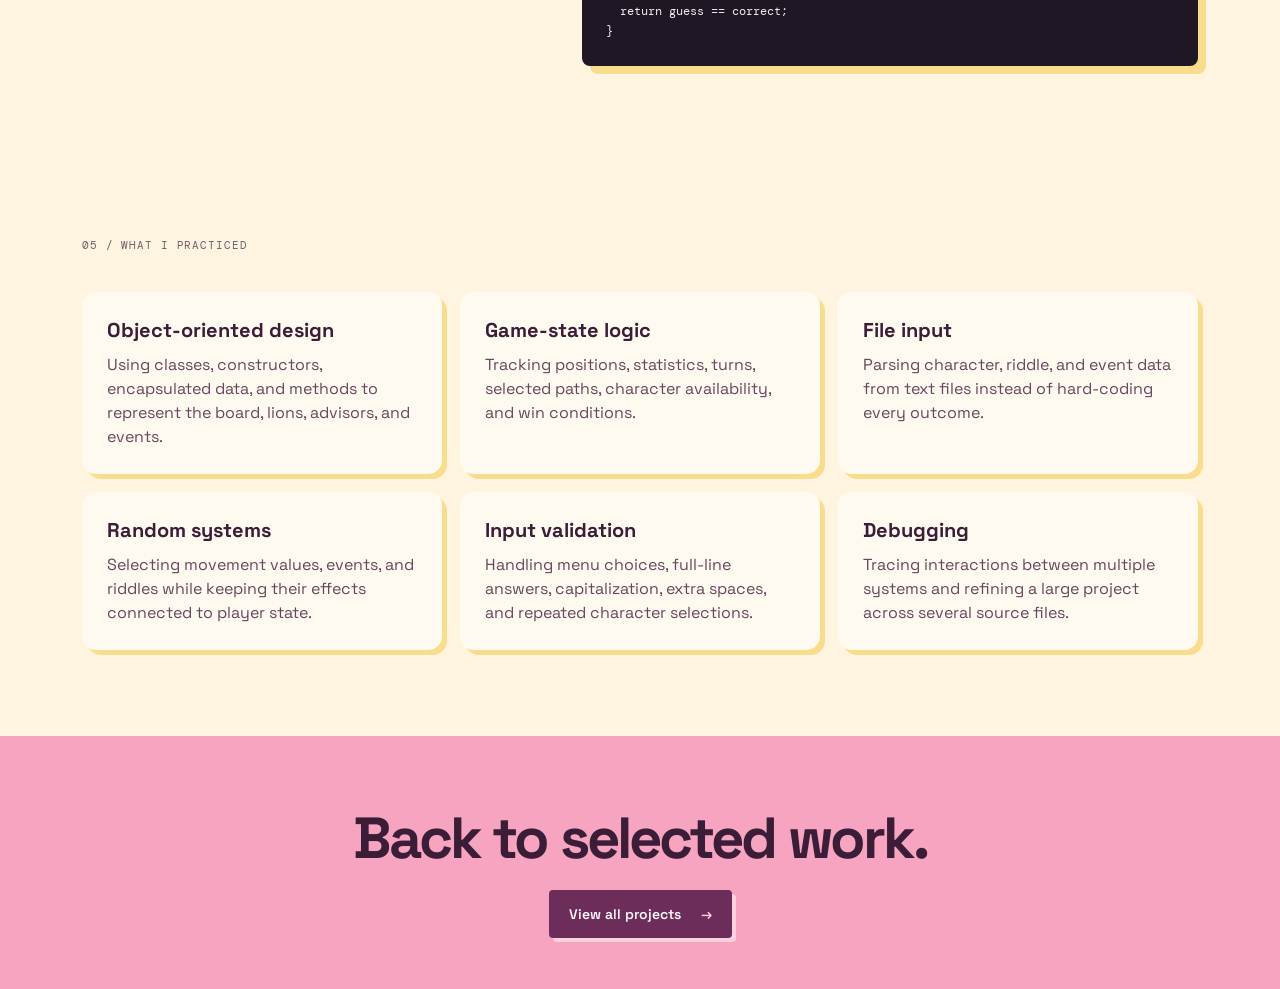
==== commit 420d860b: "Refresh project hierarchy and add code details" ====
--- a/csci1300.html
+++ b/csci1300.html
@@ -9,7 +9,7 @@
     <link rel="preconnect" href="https://fonts.googleapis.com" />
     <link rel="preconnect" href="https://fonts.gstatic.com" crossorigin />
     <link href="https://fonts.googleapis.com/css2?family=DM+Mono:wght@400;500&family=Space+Grotesk:wght@400;500;600;700&display=swap" rel="stylesheet" />
-    <link rel="stylesheet" href="styles.css" />
+    <link rel="stylesheet" href="styles.css?v=20260827-4" />
   </head>
   <body class="case-game">
     <a class="skip-link" href="#case-content">Skip to case study</a>
@@ -103,7 +103,27 @@
       </section>
 
       <section class="case-section">
-        <p class="section-label">04 / WHAT I PRACTICED</p>
+        <div class="case-grid">
+          <div><p class="section-label">04 / CODE DETAIL</p><h2>Flexible input makes play feel smoother.</h2></div>
+          <div class="case-body">
+            <p>Riddle answers are read as complete lines and normalized before comparison, so capitalization and accidental spaces do not interrupt the game.</p>
+            <div class="code-sample"><div class="code-sample-bar"><span>main.cpp</span><i>C++</i></div><pre><code>bool askRiddleCorrectly(const vector&lt;Riddle&gt; riddles) {
+  if (riddles.empty()) return false;
+
+  int index = rand() % riddles.size();
+  string playerAnswer;
+  getline(cin &gt;&gt; ws, playerAnswer);
+
+  string correct = toLower(trim(riddles[index].answer));
+  string guess = toLower(trim(playerAnswer));
+  return guess == correct;
+}</code></pre></div>
+          </div>
+        </div>
+      </section>
+
+      <section class="case-section">
+        <p class="section-label">05 / WHAT I PRACTICED</p>
         <div class="learning-grid">
           <article class="learning-card"><h3>Object-oriented design</h3><p>Using classes, constructors, encapsulated data, and methods to represent the board, lions, advisors, and events.</p></article>
           <article class="learning-card"><h3>Game-state logic</h3><p>Tracking positions, statistics, turns, selected paths, character availability, and win conditions.</p></article>
--- a/styles.css
+++ b/styles.css
@@ -23,6 +23,7 @@
 footer { display:flex; justify-content:space-between; padding:23px 32px; max-width:1180px; margin:auto; color:var(--muted); font-family:"DM Mono",monospace; font-size:10px; }
 .project-with-image { padding:0; overflow:hidden; }
 .project-preview { display:block; width:100%; height:240px; padding:18px; object-fit:contain; object-position:center; background:#f5eef2; }
+.project-video { padding:0; object-fit:cover; background:#142d34; }
 .project-content { min-height:260px; padding:26px; display:flex; flex-direction:column; justify-content:space-between; }
 .project-content .project-link { position:static; align-self:flex-start; margin-top:24px; }
 .project-note { margin:24px 0 0; color:#68455e; font-family:"DM Mono",monospace; font-size:11px; line-height:1.5; }
@@ -41,19 +42,64 @@
 .software-preview { position:relative; display:flex; flex-direction:column; justify-content:center; gap:14px; padding:32px; overflow:hidden; background:#1f263a; color:#d9e9ff; font-family:"DM Mono",monospace; }
 .software-window { align-self:flex-start; padding:8px 12px; border-radius:5px; background:#8bbbe2; color:#172033; font-size:12px; font-weight:500; }
 .software-preview i { font-style:normal; font-size:clamp(12px,1.5vw,18px); line-height:1.3; }.software-preview i:nth-of-type(1) { color:#ffb6d2; }.software-preview i:nth-of-type(2) { color:#c8ef9f; }.software-preview i:nth-of-type(3) { color:#8bbbe2; }
+.idx-preview { position:relative; display:flex; flex-direction:column; justify-content:flex-end; align-items:flex-start; overflow:hidden; padding:34px; background:#dcecff; color:#172033; }
+.idx-preview > span { position:relative; z-index:3; margin-bottom:11px; color:#4e7190; font:11px/1 "DM Mono",monospace; letter-spacing:.11em; }
+.idx-preview > strong { position:relative; z-index:3; font-size:clamp(42px,5.4vw,72px); line-height:.8; letter-spacing:-.065em; }
+.idx-preview > strong em { color:#e94f87; font-style:normal; }
+.idx-ui-canvas { position:absolute; right:5%; top:10%; width:43%; height:74%; border:1px solid #7fa9cb; border-radius:8px; background:rgba(255,255,255,.6); box-shadow:7px 7px 0 #8bbbe2; }
+.idx-ui-canvas::before { content:""; position:absolute; left:0; right:0; top:0; height:24px; border-bottom:1px solid #a7c5dc; background:#fff; border-radius:8px 8px 0 0; }
+.idx-ui-canvas::after { content:"•••"; position:absolute; left:10px; top:3px; color:#e94f87; font:14px/1 "DM Mono",monospace; letter-spacing:3px; }
+.idx-ui-canvas > i { position:absolute; left:8%; width:42%; height:23%; border:1px solid #a7c5dc; border-radius:4px; background:#fff; box-shadow:3px 3px 0 #d1e2ef; }
+.idx-ui-canvas > i:nth-of-type(1) { top:21%; }
+.idx-ui-canvas > i:nth-of-type(2) { top:50%; }
+.idx-ui-canvas > i:nth-of-type(3) { top:79%; height:10%; }
+.idx-ui-canvas > b { position:absolute; right:11%; width:50px; height:50px; border:2px solid #172033; border-radius:50% 50% 50% 0; background:#f6a4c0; transform:rotate(-45deg); }
+.idx-ui-canvas > b:nth-of-type(1) { top:30%; }
+.idx-ui-canvas > b:nth-of-type(2) { right:31%; bottom:14%; width:32px; height:32px; border-color:#4e7190; background:#dcecff; }
 .game-card { background:#fff !important; }
 .game-preview { position:relative; display:flex; flex-direction:column; justify-content:center; gap:14px; padding:32px; overflow:hidden; background:#271d2c; color:#f9ddac; font-family:"DM Mono",monospace; }
 .game-preview i { font-style:normal; font-size:clamp(12px,1.5vw,18px); line-height:1.3; }
 .game-preview i:nth-of-type(1) { color:#f6a4c0; }
 .game-preview i:nth-of-type(2) { color:#c8ef9f; }
 .game-preview i:nth-of-type(3) { color:#8bbbe2; }
+.lion-preview { position:relative; display:flex; flex-direction:column; justify-content:flex-end; align-items:flex-start; overflow:hidden; padding:34px; background:#f9dd8f; color:#271d2c; }
+.lion-preview > span { position:relative; z-index:3; margin-bottom:11px; color:#79556c; font:11px/1 "DM Mono",monospace; letter-spacing:.12em; }
+.lion-preview > strong { position:relative; z-index:3; font-size:clamp(42px,5.4vw,72px); line-height:.8; letter-spacing:-.065em; }
+.lion-preview > strong em { color:#b1275d; font-style:normal; }
+.lion-path { position:absolute; right:5%; top:9%; width:46%; height:72%; }
+.lion-path i { position:absolute; z-index:1; width:58%; height:36%; border:2px dashed #8c687c; border-width:2px 2px 0 0; border-radius:0 80% 0 0; transform:rotate(-15deg); }
+.lion-path i:nth-of-type(1) { left:0; top:30%; }
+.lion-path i:nth-of-type(2) { right:0; top:3%; transform:rotate(42deg); }
+.lion-path i:nth-of-type(3) { right:4%; bottom:5%; transform:rotate(-58deg); }
+.lion-path b { position:absolute; z-index:2; display:grid; place-items:center; width:68px; height:68px; border:2px solid #271d2c; border-radius:50%; background:#fff4df; color:#271d2c; font:18px/1 "DM Mono",monospace; box-shadow:5px 5px 0 #f6a4c0; }
+.lion-path b:nth-of-type(1) { left:2%; top:37%; }
+.lion-path b:nth-of-type(2) { right:4%; top:2%; background:#c8ef9f; }
+.lion-path b:nth-of-type(3) { right:5%; bottom:2%; background:#f6a4c0; }
 .data-card { background:#fff !important; }
-.data-preview { position:relative; display:flex; flex-direction:column; justify-content:center; gap:14px; padding:32px; overflow:hidden; background:#142d34; color:#e8f7ef; font-family:"DM Mono",monospace; }
-.data-preview .software-window { background:#a9d78f; color:#142d34; }
-.data-preview i { font-style:normal; font-size:clamp(12px,1.5vw,18px); line-height:1.3; }
-.data-preview i:nth-of-type(1) { color:#8bd3dd; }
-.data-preview i:nth-of-type(2) { color:#f9dd8f; }
-.data-preview i:nth-of-type(3) { color:#f6a4c0; }
+.data-preview { position:relative; display:flex; flex-direction:column; justify-content:flex-end; align-items:flex-start; padding:34px; overflow:hidden; background:linear-gradient(135deg,#142d34 0%,#142d34 62%,#1e4950 62%); color:#e8f7ef; }
+.data-preview-kicker { position:relative; z-index:3; margin-bottom:10px; color:#a9d78f; font:11px/1 "DM Mono",monospace; letter-spacing:.12em; }
+.data-preview strong { position:relative; z-index:3; font-size:clamp(42px,5.4vw,72px); line-height:.8; letter-spacing:-.065em; }
+.data-preview strong em { color:#8bd3dd; font-style:normal; }
+.data-mini-graph { position:absolute; right:5%; top:9%; width:48%; height:72%; }
+.data-mini-graph span { position:absolute; z-index:2; display:grid; place-items:center; width:76px; height:76px; border:1px solid #8bd3dd; border-radius:50%; background:#142d34; color:#e8f7ef; font:10px/1 "DM Mono",monospace; }
+.data-mini-graph span:nth-child(1) { left:0; top:43%; }
+.data-mini-graph span:nth-child(2) { right:0; top:0; background:#a9d78f; color:#142d34; border-color:#a9d78f; }
+.data-mini-graph span:nth-child(3) { right:2%; bottom:0; background:#f6a4c0; color:#3b1d37; border-color:#f6a4c0; }
+.data-mini-graph i { position:absolute; left:33%; width:49%; border-top:1px solid #8bd3dd; transform-origin:left; }
+.data-mini-graph i:nth-of-type(1) { top:49%; transform:rotate(-34deg); }
+.data-mini-graph i:nth-of-type(2) { top:56%; transform:rotate(31deg); }
+.dungeon-preview { position:relative; display:flex; flex-direction:column; justify-content:flex-end; align-items:flex-start; overflow:hidden; padding:34px; background:#d9eee6; color:#142d34; }
+.dungeon-preview > span { position:relative; z-index:3; margin-bottom:11px; color:#25717b; font:11px/1 "DM Mono",monospace; letter-spacing:.12em; }
+.dungeon-preview > strong { position:relative; z-index:3; font-size:clamp(42px,5.4vw,72px); line-height:.8; letter-spacing:-.065em; }
+.dungeon-preview > strong em { color:#e94f87; font-style:normal; }
+.dungeon-preview > i { position:absolute; z-index:1; height:1px; background:#4baab6; transform-origin:left center; }
+.dungeon-preview > i:nth-of-type(1) { width:38%; right:16%; top:23%; transform:rotate(28deg); }
+.dungeon-preview > i:nth-of-type(2) { width:31%; right:13%; top:55%; transform:rotate(-43deg); }
+.dungeon-preview > i:nth-of-type(3) { width:27%; right:31%; top:38%; transform:rotate(72deg); }
+.dungeon-preview > b { position:absolute; z-index:2; width:64px; height:64px; border:2px solid #142d34; border-radius:50%; background:#d9eee6; }
+.dungeon-preview > b:nth-of-type(1) { right:11%; top:13%; background:#142d34; }
+.dungeon-preview > b:nth-of-type(2) { right:29%; top:43%; border-color:#e94f87; background:#f6a4c0; }
+.dungeon-preview > b:nth-of-type(3) { right:8%; bottom:12%; border-color:#4baab6; }
 .project-card.featured.project-with-image { display:grid; grid-template-columns:1.05fr 1fr; background:#fff; }
 .project-card.featured .project-preview { height:100%; min-height:350px; }
 .project-card.featured .project-content { min-height:350px; }
@@ -91,7 +137,7 @@
 .case-section.alt { background:var(--berry); color:var(--cream); }
 .case-grid { display:grid; grid-template-columns:.8fr 1.2fr; gap:90px; }
 .case-grid h2 { font-size:clamp(38px,5vw,62px); line-height:1; letter-spacing:-.055em; }
-.case-body { max-width:690px; }
+.case-body { min-width:0; max-width:690px; }
 .case-body p { color:#68455e; font-size:17px; line-height:1.65; }
 .alt .case-body p { color:#fde6ee; }
 .responsibility-list { display:grid; gap:14px; padding:0; list-style:none; }
@@ -112,6 +158,16 @@
 .terminal-bar span:nth-child(2) { background:#f9dd8f; }
 .terminal-bar span:nth-child(3) { background:#a9d78f; }
 .terminal-window pre { margin:0; padding:24px; overflow:auto; color:#f7ebf2; font:13px/1.65 "DM Mono",monospace; white-space:pre-wrap; }
+.code-sample { width:100%; max-width:100%; margin-top:30px; overflow:hidden; border-radius:8px; background:#201724; color:#f7ebf2; box-shadow:8px 8px 0 #eadce4; }
+.code-sample-bar { display:flex; justify-content:space-between; align-items:center; padding:12px 16px; background:#35263a; color:#f6a4c0; font:10px/1 "DM Mono",monospace; letter-spacing:.08em; }
+.code-sample-bar i { color:#c8ef9f; font-style:normal; }
+.code-sample pre { margin:0; padding:24px; overflow:auto; color:inherit; font:12px/1.7 "DM Mono",monospace; tab-size:2; }
+.code-sample code { font:inherit; }
+.case-idx .code-sample { background:#172033; box-shadow:8px 8px 0 #8bbbe2; }
+.case-idx .code-sample-bar { background:#253551; color:#d9e9ff; }
+.case-game .code-sample { box-shadow:8px 8px 0 #f9dd8f; }
+.case-data .code-sample { background:#142d34; box-shadow:8px 8px 0 #8bd3dd; }
+.case-data .code-sample-bar { background:#1e4950; color:#8bd3dd; }
 @media (max-width:700px) { .case-hero{padding:70px 21px 55px}.case-meta{grid-template-columns:1fr 1fr;padding:0 21px;margin-bottom:60px}.case-grid{grid-template-columns:1fr;gap:24px}.case-section{padding:65px 21px}.architecture{grid-template-columns:1fr}.architecture span{transform:rotate(90deg)}.learning-grid{grid-template-columns:1fr}.case-actions{align-items:flex-start;flex-direction:column} }
 
 /* Distinct case-study directions */
@@ -159,6 +215,40 @@
 .case-data .learning-card:nth-child(3n+2) { border-top:5px solid #a9d78f; }
 .case-data .learning-card:nth-child(3n) { border-top:5px solid #f6a4c0; }
 .case-data .case-footer { background:var(--data-mint); }
+.inventory-visual { display:grid; grid-template-columns:1fr auto 1fr; gap:26px; align-items:center; margin-top:34px; padding:28px; border:1px solid #9bcfc5; background:#f8fffb; }
+.inventory-visual p { margin-bottom:15px; color:#25717b; font:10px/1 "DM Mono",monospace; letter-spacing:.1em; }
+.hash-buckets { display:grid; gap:7px; }
+.hash-buckets span { display:grid; grid-template-columns:34px 1fr; min-height:39px; border:1px solid #a9cdc5; background:#fff; }
+.hash-buckets b { display:grid; place-items:center; background:#ddefe8; font:10px/1 "DM Mono",monospace; }
+.hash-buckets i { align-self:center; padding:0 11px; color:#45665f; font:11px/1 "DM Mono",monospace; font-style:normal; }
+.hash-buckets span.active { border-color:#4baab6; box-shadow:3px 3px 0 #8bd3dd; }
+.inventory-arrow { color:#4baab6; font-size:28px; }
+.heap-tree { position:relative; min-height:190px; }
+.heap-tree > span { position:absolute; z-index:2; display:grid; place-items:center; width:54px; height:54px; border-radius:50%; background:#142d34; color:#fff; font:12px/1 "DM Mono",monospace; }
+.heap-root { left:calc(50% - 27px); top:34px; }
+.heap-left { left:18%; bottom:10px; }
+.heap-right { right:18%; bottom:10px; }
+.heap-tree > i { position:absolute; top:82px; left:50%; width:34%; border-top:2px solid #8bd3dd; transform-origin:left; }
+.heap-line-left { transform:rotate(137deg); }
+.heap-line-right { transform:rotate(43deg); }
+.case-data .route-section .case-grid { grid-template-columns:1fr; gap:24px; }
+.case-data .route-section .case-grid > div:first-child { max-width:760px; }
+.case-data .route-section .case-body { max-width:none; }
+.case-data .route-section .case-body > p { max-width:760px; }
+.dungeon-graph { position:relative; min-height:360px; margin-top:35px; border:1px solid #31525a; background:radial-gradient(circle at center,rgba(139,211,221,.09),transparent 58%); }
+.graph-node { position:absolute; z-index:2; display:grid; place-items:center; width:112px; height:112px; border:2px solid #8bd3dd; border-radius:50%; background:#142d34; color:#effaf5; font:11px/1 "DM Mono",monospace; letter-spacing:.08em; }
+.graph-node small { margin-top:-30px; color:#a9d78f; font-size:9px; }
+.node-gate { left:7%; top:36%; }
+.node-hall { left:37%; top:9%; }
+.node-crypt { left:42%; bottom:7%; }
+.node-vault { right:7%; top:34%; border-color:#f6a4c0; }
+.graph-edge { position:absolute; z-index:1; height:2px; background:#6eb8c1; transform-origin:left center; }
+.edge-one { left:17%; top:48%; width:26%; transform:rotate(-29deg); }
+.edge-two { left:17%; top:54%; width:28%; transform:rotate(26deg); }
+.edge-three { left:47%; top:24%; width:38%; transform:rotate(23deg); }
+.edge-four { left:51%; top:73%; width:34%; transform:rotate(-25deg); }
+.weight { position:absolute; z-index:3; padding:5px 7px; background:#f9dd8f; color:#142d34; font:9px/1 "DM Mono",monospace; }
+.weight-one { left:29%; top:30%; }.weight-two { left:30%; bottom:27%; }.weight-three { right:29%; top:28%; }.weight-four { right:28%; bottom:24%; }
 
 @media (max-width:700px) {
   .case-idx .case-hero::after { display:none; }
@@ -167,4 +257,15 @@
   .data-system-map { align-items:flex-start; flex-direction:column; }
   .data-system-map i { transform:rotate(90deg); margin-left:24px; }
   .case-data .architecture div { width:150px; justify-self:center; }
+  .data-mini-graph { right:-4%; width:56%; opacity:.78; }
+  .data-mini-graph span { width:62px; height:62px; font-size:8px; }
+  .lion-path { right:-5%; width:54%; opacity:.78; }
+  .lion-path b { width:54px; height:54px; }
+  .inventory-visual { grid-template-columns:1fr; }
+  .inventory-arrow { justify-self:center; transform:rotate(90deg); }
+  .dungeon-graph { min-height:440px; }
+  .graph-node { width:88px; height:88px; }
+  .node-gate { left:6%; top:8%; }.node-hall { right:7%; left:auto; top:21%; }.node-crypt { left:8%; bottom:18%; }.node-vault { right:7%; top:auto; bottom:5%; }
+  .edge-one { left:25%; top:21%; width:54%; transform:rotate(16deg); }.edge-two { left:18%; top:28%; width:45%; transform:rotate(76deg); }.edge-three { left:72%; top:39%; width:39%; transform:rotate(92deg); }.edge-four { left:28%; top:72%; width:49%; transform:rotate(13deg); }
+  .weight-one { left:48%; top:17%; }.weight-two { left:17%; bottom:51%; }.weight-three { right:14%; top:49%; }.weight-four { right:46%; bottom:12%; }
 }
